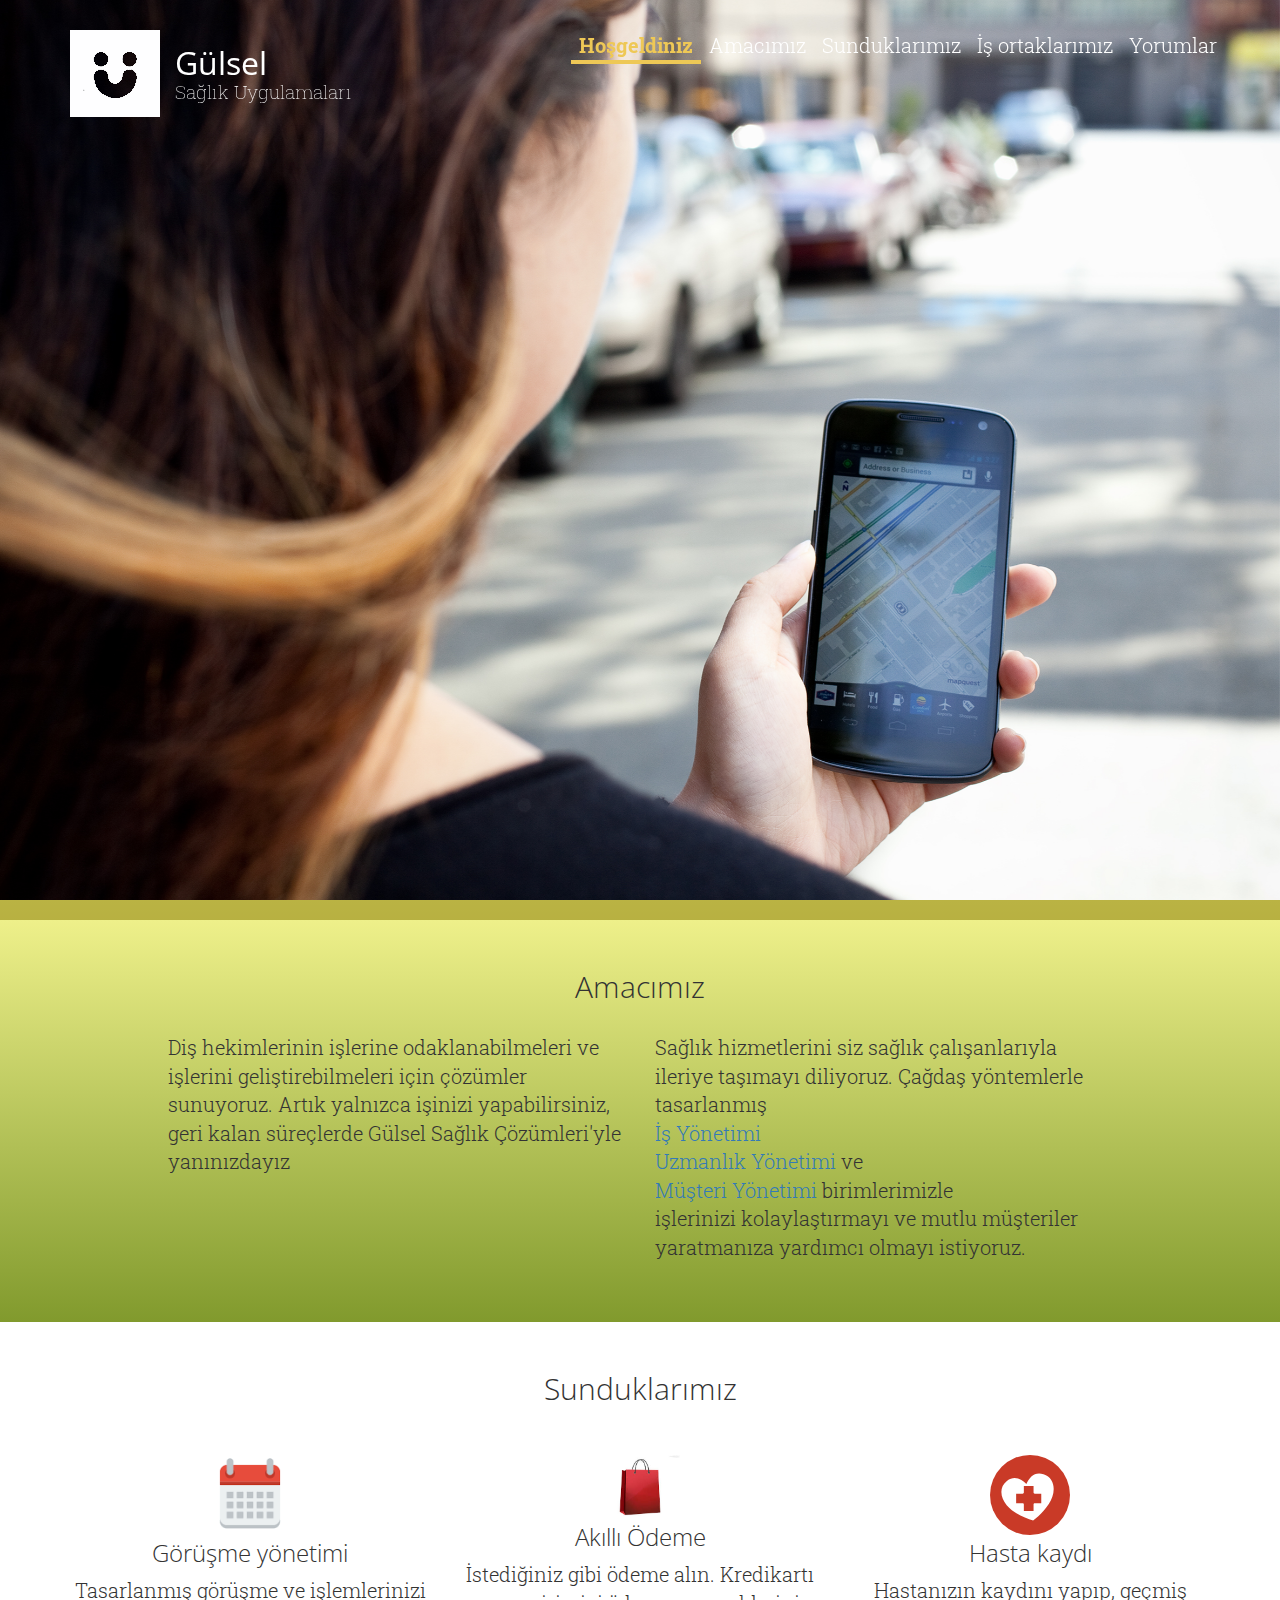
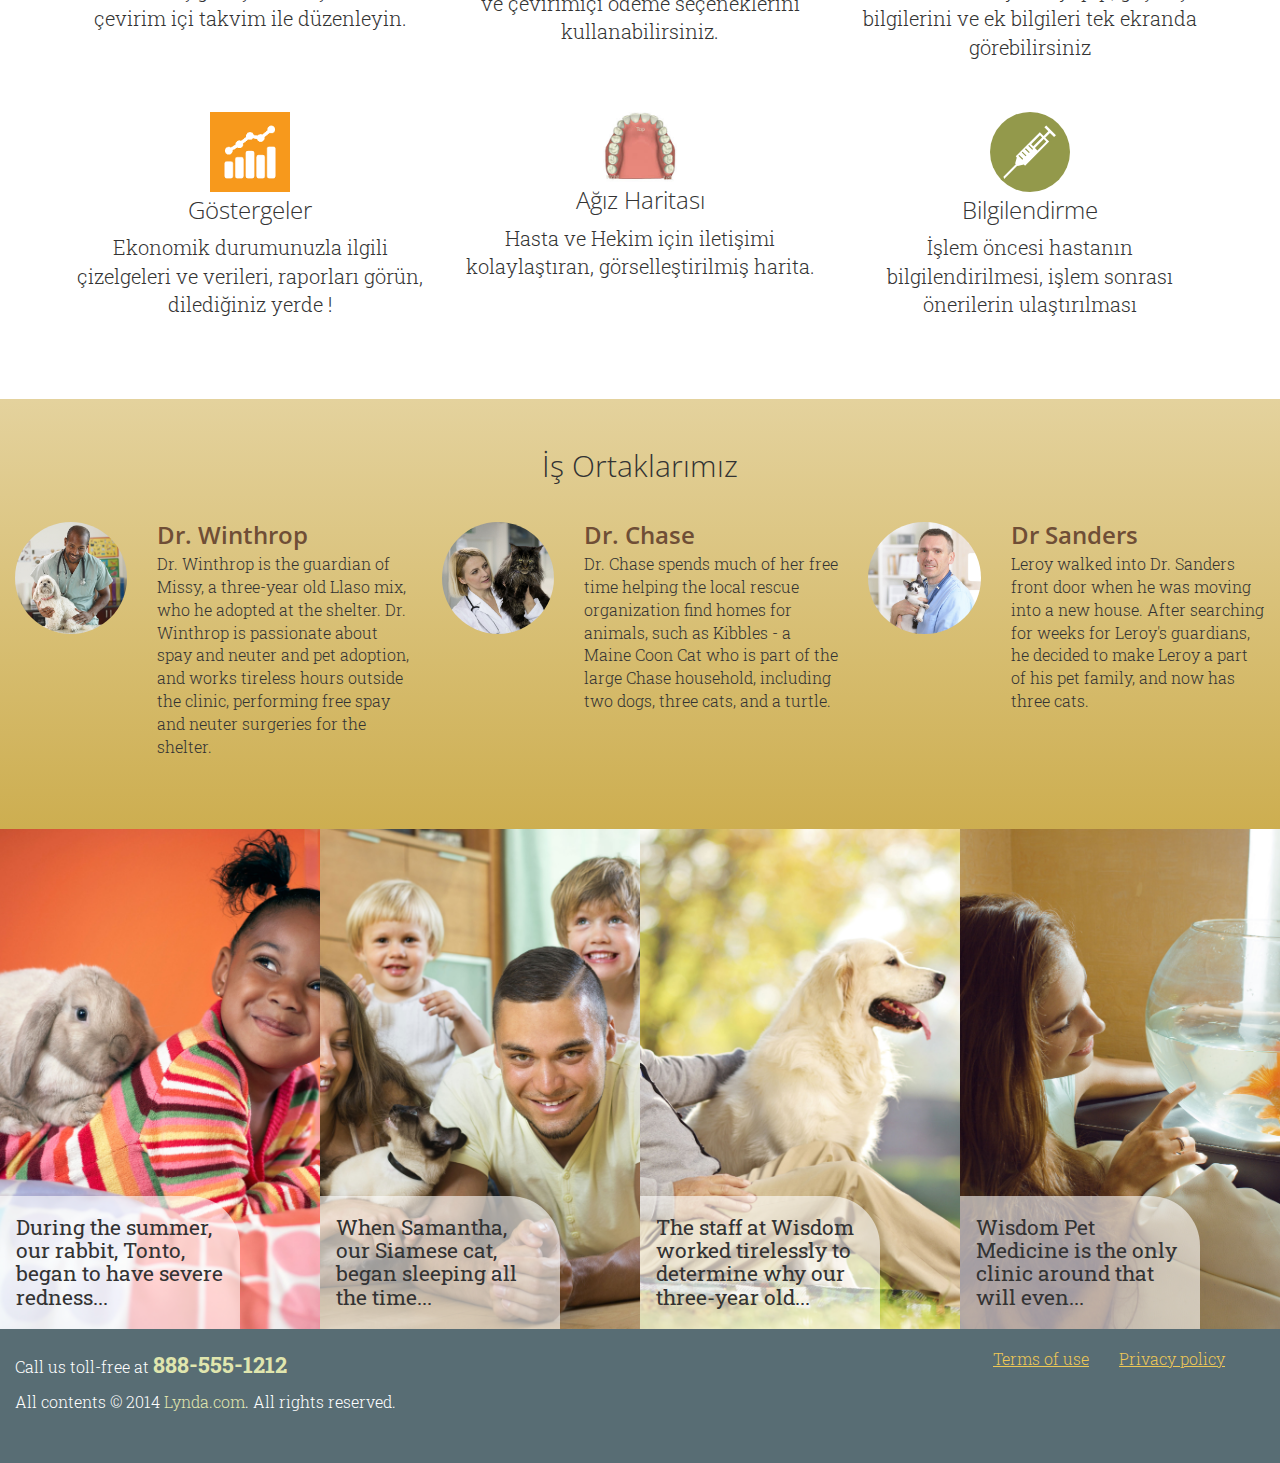
==== index.html @ 6ae7b5be "Giriş sayfası" ====
<!DOCTYPE html>
<html lang="tr">

<head>
  <meta charset="UTF-8">
  <title>Gülsel Sağlık</title>
  <link rel="stylesheet" href="https://maxcdn.bootstrapcdn.com/bootstrap/3.3.1/css/bootstrap.min.css">
  <link rel="stylesheet" href="css/style.css">
  <script src="js/prefixfree.min.js"></script>
  <meta name="viewport" content="width=device-width, initial-scale=1">
</head>

<body>

<header>
  <nav class="navbar navbar-default navbar-fixed-top" role="navigation">
    <div class="container">
      <div class="navbar-header">
        <button type="button" class="navbar-toggle collapsed" data-toggle="collapse" data-target="#collapse">
          <span class="sr-only">Toggle navigation</span>
          <span class="icon-bar"></span>
          <span class="icon-bar"></span>
          <span class="icon-bar"></span>
        </button>
        <a class="navbar-brand" href="#featured"><h1>Gülsel <span class="subhead">Sağlık Uygulamaları</span></h1></a>
      </div><!-- navbar-header -->
      <div class="collapse navbar-collapse" id="collapse">
        <ul class="nav navbar-nav navbar-right">
             
          <li><a href="#featured">Hoşgeldiniz</a></li>
          <li><a href="#mission">Amacımız</a></li>
          <li><a href="#services">Sunduklarımız</a></li>
          <li><a href="#staff">İş ortaklarımız</a></li>
          <li><a href="#testimonials">Yorumlar</a></li>
        </ul>        
      </div><!-- collapse navbar-collapse -->
    </div><!-- container -->
  </nav>

  <div class="carousel fade" data-ride="carousel" id="featured">

    <ol class="carousel-indicators">
    </ol>

    <div class="carousel-inner fullheight">
      <div class="item"><img src="images/di%C5%9F%C3%A7i.jpg" alt="Lifestyle Photo"></div>
      <div class="item"><img src="images/ala%C3%A7at%C4%B1.jpg" alt="Mission"></div>
      <div class="item"><img src="images/konum.jpg" alt="Vaccinations"></div>
      <div class="item"><img src="images/telebakan.jpg" alt="Exotic Animals"></div> <div class="item"><img src="images/g%C3%BCleny%C3%BCz.jpg" alt="Exotic Animals"></div>     
    </div><!-- carousel-inner -->

    <a class="left carousel-control" href="#featured" role="button" data-slide="prev">
      <span class="glyphicon glyphicon-chevron-left"></span>
    </a>
    <a class="right carousel-control" href="#featured" role="button" data-slide="next">
      <span class="glyphicon glyphicon-chevron-right"></span>
    </a>
  </div><!-- featured carousel -->
</header>

<div class="main">
  <div class="page" id="mission">
    <div class="content container">
      <h2>Amacımız</h2>      
      <div class="row">
        <p class="col-md-5 col-md-offset-1">Diş hekimlerinin işlerine odaklanabilmeleri ve işlerini geliştirebilmeleri için çözümler sunuyoruz. Artık yalnızca işinizi yapabilirsiniz, geri kalan süreçlerde Gülsel Sağlık Çözümleri'yle yanınızdayız </p>
          <p class="col-md-5"> Sağlık hizmetlerini siz sağlık çalışanlarıyla ileriye taşımayı diliyoruz. Çağdaş yöntemlerle tasarlanmış <br><a href="#services">İş Yönetimi</a><br> <a href="#services">Uzmanlık Yönetimi </a> ve <br><a href="#services"> Müşteri Yönetimi</a> birimlerimizle<br> işlerinizi kolaylaştırmayı ve mutlu müşteriler yaratmanıza yardımcı olmayı istiyoruz.</p>
      </div><!-- row -->
    </div><!-- content container -->
  </div><!-- mission page -->

  <div class="page" id="services">
    <div class="content container">
      <h2>Sunduklarımız</h2>
      <div class="row">
        <article class="service col-md-4 col-sm-6 col-xs-12">
          <img class="icon" src="images/kuntizme.png" alt="Icon">
          <h3>Görüşme yönetimi</h3>
          <p>Tasarlanmış görüşme ve işlemlerinizi çevirim içi takvim ile düzenleyin.</p>
        </article>

        <article class="service col-md-4 col-sm-6 col-xs-12">
          <img class="icon" src="images/odemeeee.jpg" alt="Icon">
          <h3>Akıllı Ödeme</h3>
          <p>İstediğiniz gibi ödeme alın. Kredikartı ve çevirimiçi ödeme seçeneklerini kullanabilirsiniz.</p>
        </article>

        <article class="service col-md-4 col-sm-6 col-xs-12">
          <img class="icon" src="images/icon-health.svg" alt="Icon">
          <h3>Hasta kaydı</h3>
          <p>Hastanızın kaydını yapıp, geçmiş bilgilerini ve ek bilgileri tek ekranda görebilirsiniz </p>
        </article>

        <article class="service col-md-4 col-sm-6 col-xs-12">
          <img class="icon" src="images/cozumleme.png" alt="Icon">
          <h3>Göstergeler</h3>
          <p>Ekonomik durumunuzla ilgili  çizelgeleri ve verileri, raporları görün, dilediğiniz yerde ! </p>
        </article>

        <article class="service col-md-4 col-sm-6 col-xs-12">
          <img class="icon" src="images/harita.jpg" alt="Icon">
          <h3>Ağız Haritası</h3>
          <p>Hasta ve Hekim için iletişimi kolaylaştıran, görselleştirilmiş harita. </p>
        </article>

        <article class="service col-md-4 col-sm-6 col-xs-12">
          <img class="icon" src="images/icon-vaccinations.svg" alt="Icon">
          <h3>Bilgilendirme</h3>
          <p>İşlem öncesi hastanın bilgilendirilmesi, işlem sonrası önerilerin ulaştırılması</p>
        </article>   
      </div><!-- row -->   
    </div><!-- content container -->
  </div><!-- services page -->

  <div class="page" id="staff">
    <div class="container-fluid">
      <h2 id="ourstaff">İş Ortaklarımız</h2>
      <div class="row">

        <div class="doctor col-lg-4">
          <div class="row">
            <div class="photo col-xs-6 col-xs-offset-3 col-sm-3 col-sm-offset-1 col-md-2 col-md-offset-2 col-lg-4 col-lg-offset-0">
              <img class="img-circle" src="images/doctor-winthrop.jpg" alt="Photo of Dr Sanders">
            </div><!-- photo -->
            <div class="info col-xs-8 col-xs-offset-2 col-sm-7 col-sm-offset-0 col-md-6 col-lg-8">
              <h3>Dr. Winthrop</h3>
              <p>Dr. Winthrop is the guardian of Missy, a three-year old Llaso mix, who he adopted at the shelter. Dr. Winthrop is passionate about spay and neuter and pet adoption, and works tireless hours outside the clinic, performing free spay and neuter surgeries for the shelter.</p>
            </div><!-- info -->
          </div> <!-- inner row -->
        </div> <!-- doctor -->

        <div class="doctor col-lg-4">
          <div class="row">
            <div class="photo col-xs-6 col-xs-offset-3 col-sm-3 col-sm-offset-1 col-md-2 col-md-offset-2 col-lg-4 col-lg-offset-0">
              <img class="img-circle" src="images/doctor-chase.jpg"  alt="Photo of Dr Sanders">
            </div><!-- photo -->
            <div class="info col-xs-8 col-xs-offset-2 col-sm-7 col-sm-offset-0 col-md-6 col-lg-8">
              <h3>Dr. Chase</h3>
              <p>Dr. Chase spends much of her free time helping the local rescue organization find homes for animals, such as Kibbles - a Maine Coon Cat who is part of the large Chase household, including two dogs, three cats, and a turtle.</p>
            </div><!-- info -->
          </div> <!-- inner row -->
        </div> <!-- doctor -->

        <div class="doctor col-lg-4">
          <div class="row">
            <div class="photo col-xs-6 col-xs-offset-3 col-sm-3 col-sm-offset-1 col-md-2 col-md-offset-2 col-lg-4 col-lg-offset-0">
              <img class="img-circle" src="images/doctor-sanders.jpg" alt="Photo of Dr Sanders">
            </div><!-- photo -->
            <div class="info col-xs-8 col-xs-offset-2 col-sm-7 col-sm-offset-0 col-md-6 col-lg-8">
              <h3>Dr Sanders</h3>
             <p>Leroy walked into Dr. Sanders front door when he was moving into a new house. After searching for weeks for Leroy's guardians, he decided to make Leroy a part of his pet family, and now has three cats.</p>
            </div><!-- info -->
          </div> <!-- inner row -->
        </div> <!-- doctor -->


      </div><!-- outer row -->
    </div><!-- container -->
  </div><!-- staff page -->

  <div class="page" id="testimonials">
    <div class="container-fluid">
      <h2>Testimonials</h2>
      <div class="row">
        <blockquote class="col-md-6 col-lg-3" id="janeh">
          <div class="quote">
            <span class="intro">During the summer, our rabbit, Tonto, began to have severe redness</span>
            <span class="more"> and itching on his belly and feet. Through diagnostic testing, we learned that Tonto is severely allergic to over a dozens kinds of grass pollens. We've now been doing allergy injections for several months, and his itching and redness have nearly gone away. I'm very thankful to the veterinarians and staff at Wisdom for the excellent care Tonto received, and for nipping his allergies in the bud, so to speak.</span>
            <span class="customer">Jane H.</span>
          </div>
        </blockquote>

        <blockquote class="col-md-6 col-lg-3" id="mcphersons">
          <div class="quote">
            <span class="intro">When Samantha, our Siamese cat, began sleeping all the time</span>
            <span class="more">and urinating excessively, we brought her to see the specialists at Wisdom. After running a blood test, Dr. Winthrop confirmed what we all feared - Samantha was showing signs of diabetes. The doctor put us on a daily routine to provide Samantha insulin injections, and showed us how to administer the shots. We weren't sure we could do it, but the gang at Wisdom was very supportive and encouraging. Now, two years later, Samantha is still free from any complications of diabetes, and her blood sugar regularly tests normal. Thank you, Wisdom Pet Medicine!</span>
            <span class="customer">The McPhersons</span>
          </div>
        </blockquote>

        <blockquote class="col-md-6 col-lg-3" id="johnb">
          <div class="quote">
            <span class="intro">The staff at Wisdom worked tirelessly to determine why our three-year old</span>
            <span class="more">Golden Retriever, Roxie, started going into sudden kidney failure. They stabilized her and provided fluids until her kidneys were again functioning normally, but it was still a mystery as to what caused her health to decline so quickly. The vet noted our address on Roxie's chart, and asked if we lived on one of the orchards in the vicinity, and if Roxie had a habit of eating grapes off the vine. Our answer was "of course – she's a Retriever." That day we learned just how toxic grapes and raisins are to pets, and Roxie is no longer allowed to roam unattended in the orchard.</span>
            <span class="customer">John B</span>
          </div>
        </blockquote>

        <blockquote class="col-md-6 col-lg-3" id="lorraines">
          <div class="quote">
            <span class="intro">Wisdom Pet Medicine is the only clinic around that will even</span>
            <span class="more">book pet fish for appointments. When our 13-year old Comet goldfish, McAllister, turned from silvery white to an angry red, we called around, urgently trying to find a veterinarian who could help. Wisdom not only got us in the same day, but also was able to diagnose McAllister as having a severe case of septicemia. In order to kill the harmful bacteria in his blood, we had to use a dog antibiotic in his tank every day for a week, and in the end, McAllister was good as new. I still smile upon remembering Dr. Chase pulling out an old vet school textbook to calculate the correct antibiotic dose for a fish!</span>
            <span class="customer">Lorraine S</span>
          </div>
        </blockquote>          
      </div>
    </div><!-- container -->
  </div><!-- testimonials page -->
</div><!-- main -->

<footer>
  <div class="content container-fluid">
    <div class="row">
      <div class="col-sm-6">
        <p>Call us toll-free at <span class="phone">888-555-1212</span></p>
        <p>All contents &copy; 2014 <a href="http://lynda.com">Lynda.com</a>. All rights reserved.</p>    
      </div><!-- col-sm-6 -->
      <div class="col-sm-6">
        <nav class="navbar navbar-default" role="navigation">
          <ul class="nav navbar-nav navbar-right">
            <li><a href="#">Terms of use</a></li>
            <li><a href="#">Privacy policy</a></li>
          </ul>
        </nav>        
      </div><!-- col-sm-6 -->
    </div><!-- row -->
  </div><!-- content container -->
</footer>

<script src="https://ajax.googleapis.com/ajax/libs/jquery/1.11.1/jquery.min.js"></script>
<script src="https://maxcdn.bootstrapcdn.com/bootstrap/3.3.1/js/bootstrap.min.js"></script>
<script src="js/myscript.js"></script>
</body>
</html>
---- css/style.css ----
@import url(http://fonts.googleapis.com/css?family=Open+Sans:400,300,700,800|Roboto+Slab:400,100,300,700);

/**  Basic Page CSS **/
body{
  font-family: "Roboto Slab", sans-serif;
  font-weight: 300;
  font-size: 2em;
  position: relative;
}

h1, h2, h3, h4, h5, h6 {
  font-family: "Open Sans", sans-serif;
  font-weight: 100;
  margin: 0;
}

/**  Header Navigation **/

header .navbar {
  padding: 30px 0;
  transition: all .5s ease-out;
}

header .navbar-default {
  background-color: transparent;
  border: none;
}

header .navbar-default .navbar-nav a {
  color: white;
  padding: 5px 8px;
}

header .navbar-default .navbar-nav a:hover {
  color: #EEC856;
}

header .navbar-default .navbar-nav .active a {
  font-weight: 700;
  color: #EEC856;
  background: transparent;
  border-bottom: 4px solid #EEC856;
  text-shadow: none;
}

header .navbar-default .navbar-nav .active a:hover {
  color: #E15D5F;
  background: transparent;
  text-shadow: none;
}

/**  Navbar Brand **/

header .navbar-brand {
  background: url(../images/g%C3%B6r%C3%BCnmez%C3%BC.gif);
  background-repeat: no-repeat;
  background-position: 15px 0;
  height: auto;
}

header .navbar-brand h1 {
  color: white;
  margin: 0;
  font-size: 1.8em;
  font-weight: 400;
  padding-left: 105px;
}

header .navbar-brand span.subhead {
  display: block;
  font-family: "Roboto Slab", serif;
  font-size: .6em;
  font-weight: 100;
}

/**  Navbar Toggle **/
header .navbar-toggle {
  background-color: #279182;
}

header .navbar-default .navbar-toggle .icon-bar {
  background-color: white;
}

@media only screen
and (max-width: 768px) {
  header .navbar-collapse.in {
    background-color: rgba(0,0,0, .5);
  }
}

/**  nav inbody **/

header .inbody {
  background: rgba(104,73,49,.9);
}

header .navbar.inbody {
  padding-top: 0;
  padding-bottom: 0;
}

header .navbar.inbody .navbar-nav {
  padding-top: 10px;
}

header .inbody .navbar-brand {
  background-size: 43px;
  background-position: top left;
  margin-top: 5px;
  padding-bottom: 0;
  margin-left: 10px;
}

header .inbody .navbar-brand h1 {
  font-size: 1.1em;
  padding-left: 38px;
}

header .inbody .navbar-brand span.subhead {
  display: none;
}

/**  Carousel Fade **/

.carousel.fade {
  opacity: 1;
}

.carousel.fade .item {
  transition: opacity ease-out .7s;
  left: 0;
  opacity: 0;
  top: 0;
  position: absolute;
  width: 100%;
  display: block;
}

.carousel.fade .item:first-child {
  top: auto;
  opacity: 0;
  position: relative;
}

.carousel.fade .item.active {
  opacity: 1;
}

.carousel-control {
  opacity: 0;
}

.carousel-control.right,
.carousel-control.left {
  background-image: none;
}

#featured .item {
  background-size: cover;
  background-repeat: no-repeat;
  background-position: center center;
  width: 100%;
  height: 100%;
}


/**  Page **/
.page {
  padding: 50px 0;
}

.page h2 {
  text-align: center;
  margin-bottom: 30px;
}

/**  Page -- Mission **/
#mission {
  background-color: #E4D29D;
  background-image: linear-gradient(to bottom, #EEF08A, #819A2D);
  border-top: 20px solid rgba(238, 200, 86, .5);
}

/**  Page -- Services **/

.service {
  margin: 20px 0;
  text-align: center;
}

#services img.icon {
  display: block;
  width: 80px;
  margin: 0 auto;
  margin-bottom: 5px;
}

#services h3 {
  margin-bottom: 10px;
}

@media only screen 
and (min-width: 450px)
and (max-width: 768px) {
  .service p {
    padding: 0 20%;
  }
}

/**  Page -- Staff **/

#staff {
  background-color: #E4D29D;
  background-image: linear-gradient(to bottom, #E4D29D, #CDAE50);
}

.doctor {
  margin: 10px 0;
}

.doctor h3 {
  font-weight: 600;
  font-size: 1.2em;
  color: #6F4E36;
  padding-bottom: 5px;
}

.doctor p {
  font-size: .8em;
}

.doctor img {
  width: 100%;
}

/**  Page -- Testimonials **/

#testimonials {
  padding: 0;
}

#testimonials h2 {
  display: none;
}

#testimonials blockquote {
  margin: 0;
  padding: 0;
  border-left: none;
  min-height: 500px;
  position: relative;
}

#testimonials blockquote .quote {
  background-color: rgba(255,255,255,.6);
  padding: 20px 5%;
  position: absolute;
  bottom: 0;
  width: 75%;
  font-weight: 400;
  border-radius: 0 50px 0 0;
}

#testimonials blockquote .quote:hover {
  background-color: rgba(239,240,196,.9);
}

#testimonials #janeh {
  background: url(../images/testimonial-janeh.jpg) no-repeat center center;
  background-size: cover;
}

#testimonials #johnb {
  background: url(../images/testimonial-johnb.jpg) no-repeat center center;
  background-size: cover;
}

#testimonials #mcphersons {
  background: url(../images/testimonial-mcphersons.jpg) no-repeat center center;
  background-size: cover;
}

#testimonials #lorraines {
  background: url(../images/testimonial-lorraines.jpg) no-repeat center center;
  background-size: cover;
}

#testimonials .quote {
  font-size: 1.2em;
  line-height: 110%;
  font-weight: 400;
}


#testimonials .quote .more, #testimonials .customer {
  opacity: 0;
  font-size: 0;
  line-height: 0;
  padding-top: 10px;
}


#testimonials .quote:hover .more {
  font-family: "Open Sans", sans-serif;
  font-weight: 100;
  display: block;
  opacity: 1;
  font-size: .8em;
  line-height: 120%;
}

#testimonials .quote:hover .customer {
  display: block;
  font-size: .7em;
  text-align: right;
}

#testimonials .quote .intro::after {
  content: '...';
}

#testimonials .quote:hover .intro::after {
  content: '';
}

/**  Footer **/

footer {
  background: #586D74;
  color: white;
  font-size: .8em;
  padding: 20px 0 40px 0;
}

footer a {
  color: #E0E6AE;
}

footer a:hover {
  color: #EEC856 !important;
}

footer .phone {
  font-size: 1.4em;
  font-weight: 700;
  color: #E0E6AE;
}

footer .navbar {
  margin-bottom: 0;
  min-height: 0;
}

footer .navbar-default {
  background-color: transparent;
  border: none;
  margin-right: 40px;
}

footer .navbar-nav>li a {
  padding-top: 0;
  padding-bottom: 0;
  text-decoration: underline;
  color: #EEC856 !important;
}
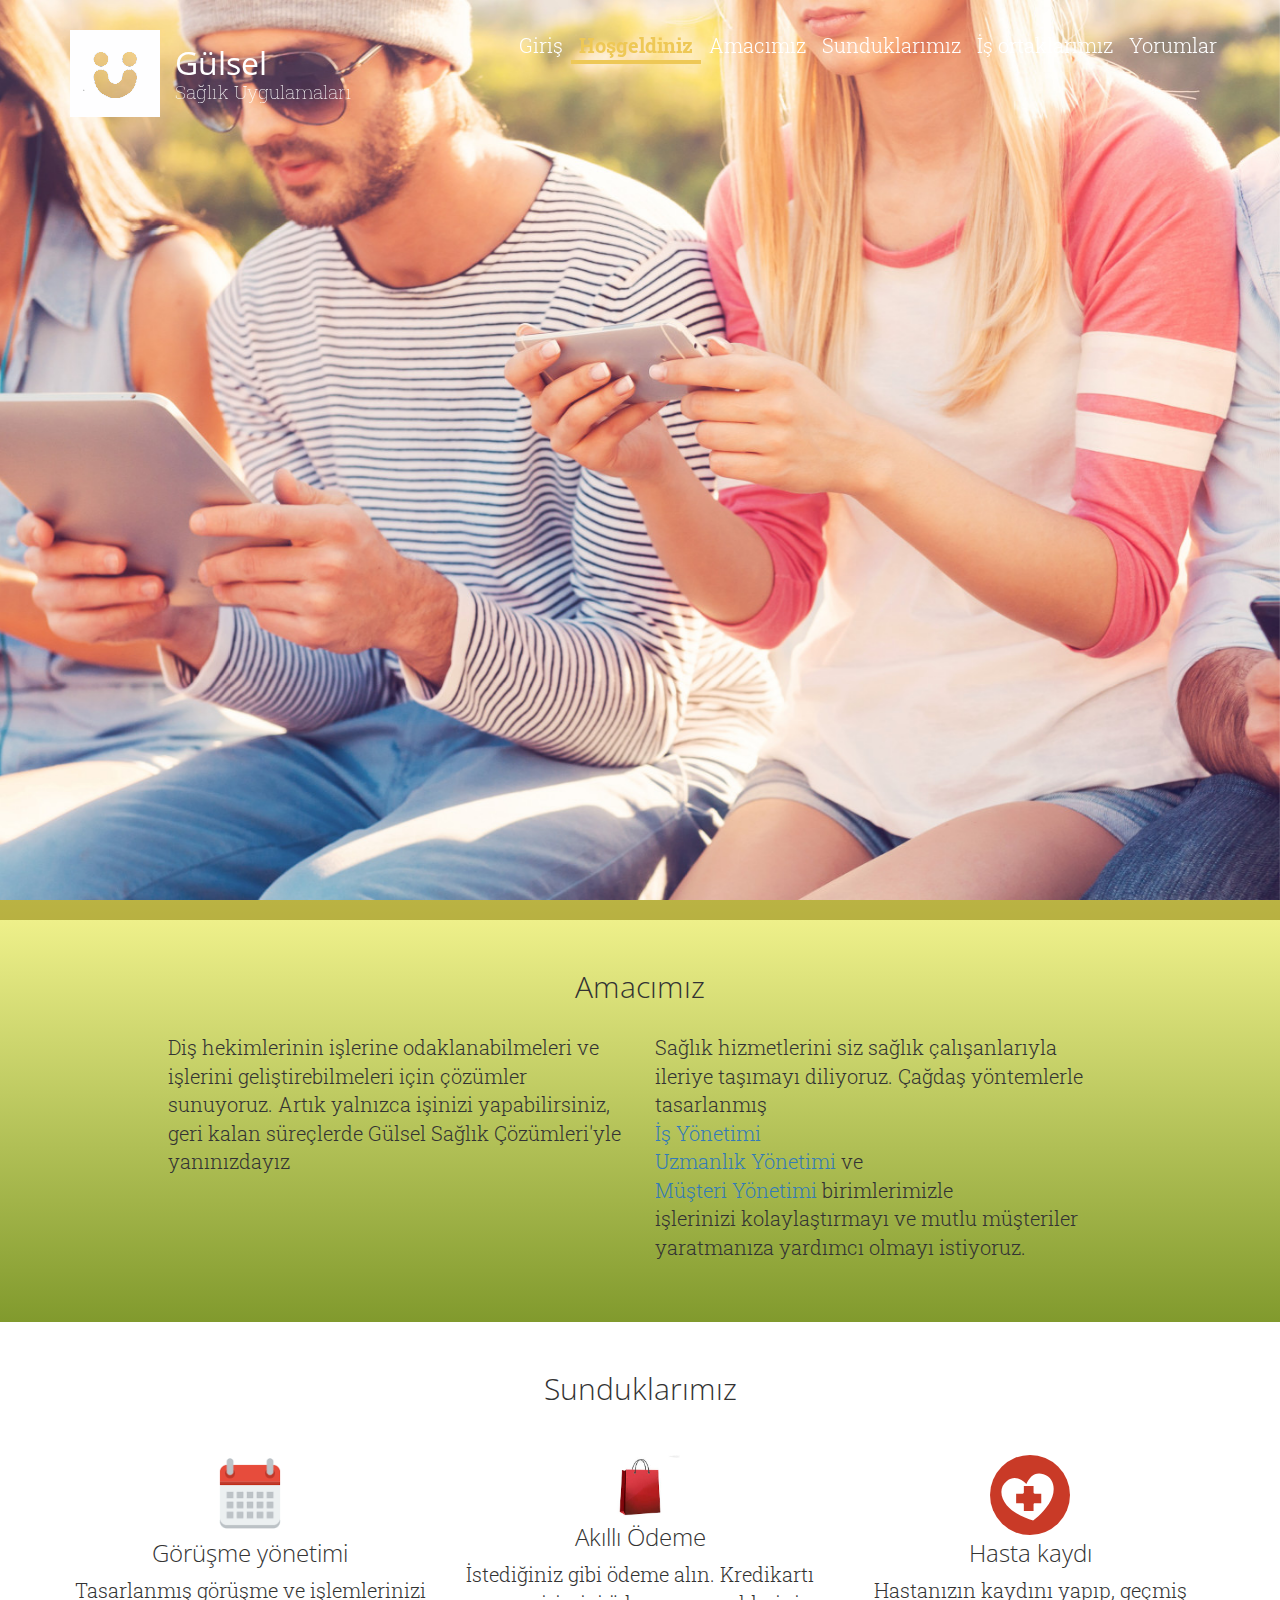
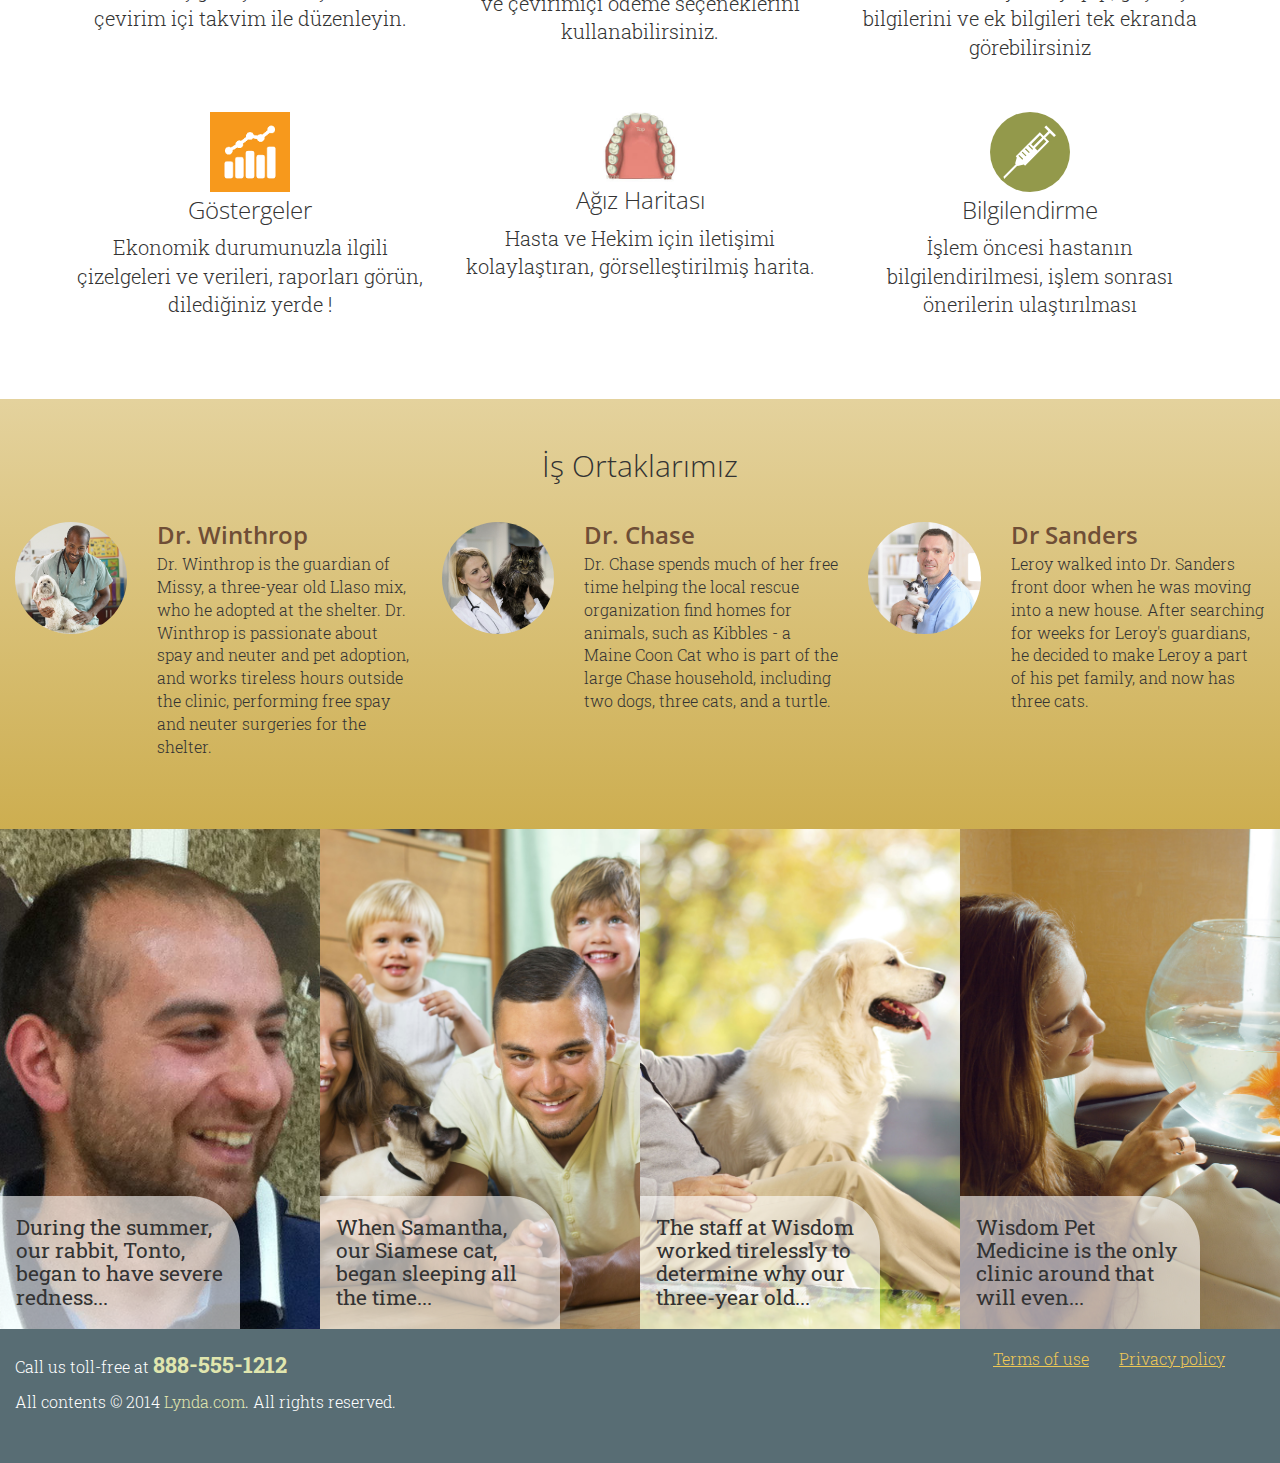
==== commit 5b81b087: "03.01.2017" ====
--- a/index.html
+++ b/index.html
@@ -26,7 +26,7 @@
       </div><!-- navbar-header -->
       <div class="collapse navbar-collapse" id="collapse">
         <ul class="nav navbar-nav navbar-right">
-             
+          <li><a href="deneme.php">Giriş</a></li>   
           <li><a href="#featured">Hoşgeldiniz</a></li>
           <li><a href="#mission">Amacımız</a></li>
           <li><a href="#services">Sunduklarımız</a></li>
--- a/css/style.css
+++ b/css/style.css
@@ -267,7 +267,7 @@
 }
 
 #testimonials #janeh {
-  background: url(../images/testimonial-janeh.jpg) no-repeat center center;
+  background: url(../images/can_aydin.jpg) no-repeat center center;
   background-size: cover;
 }
 
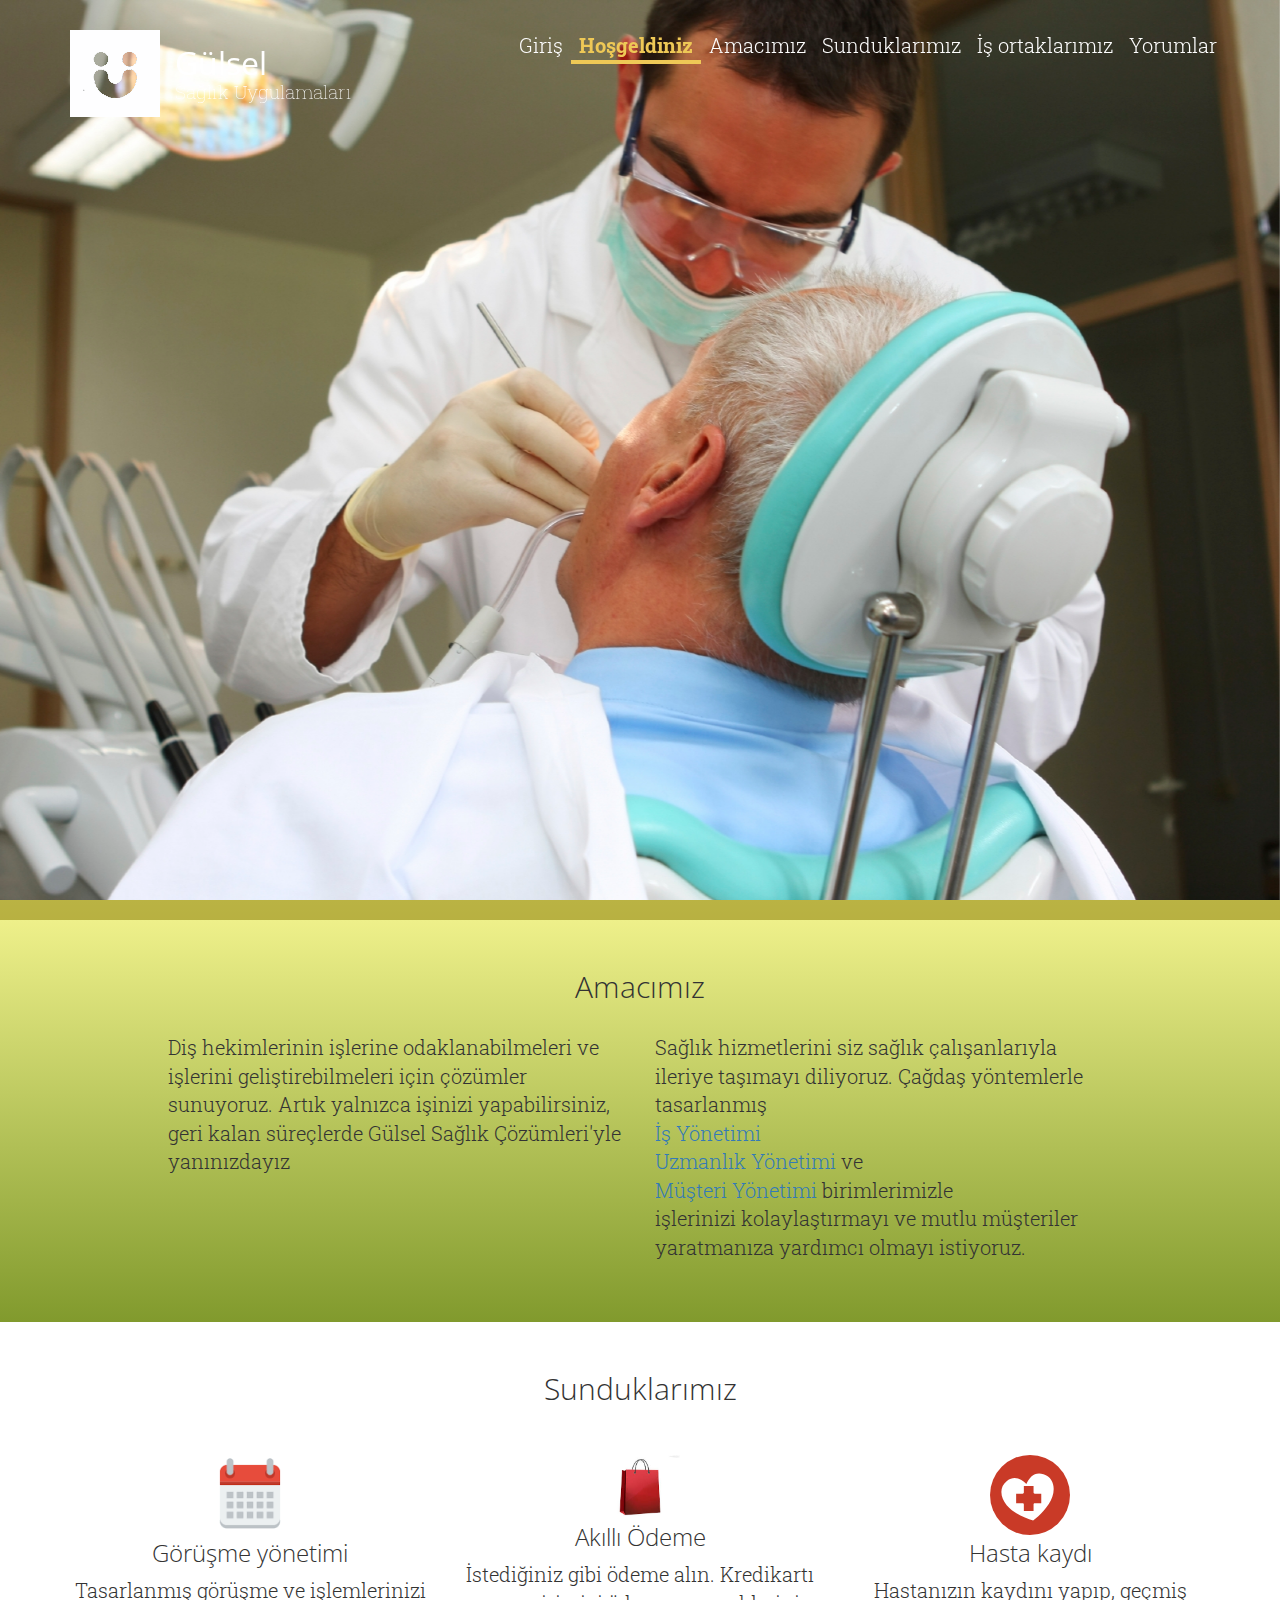
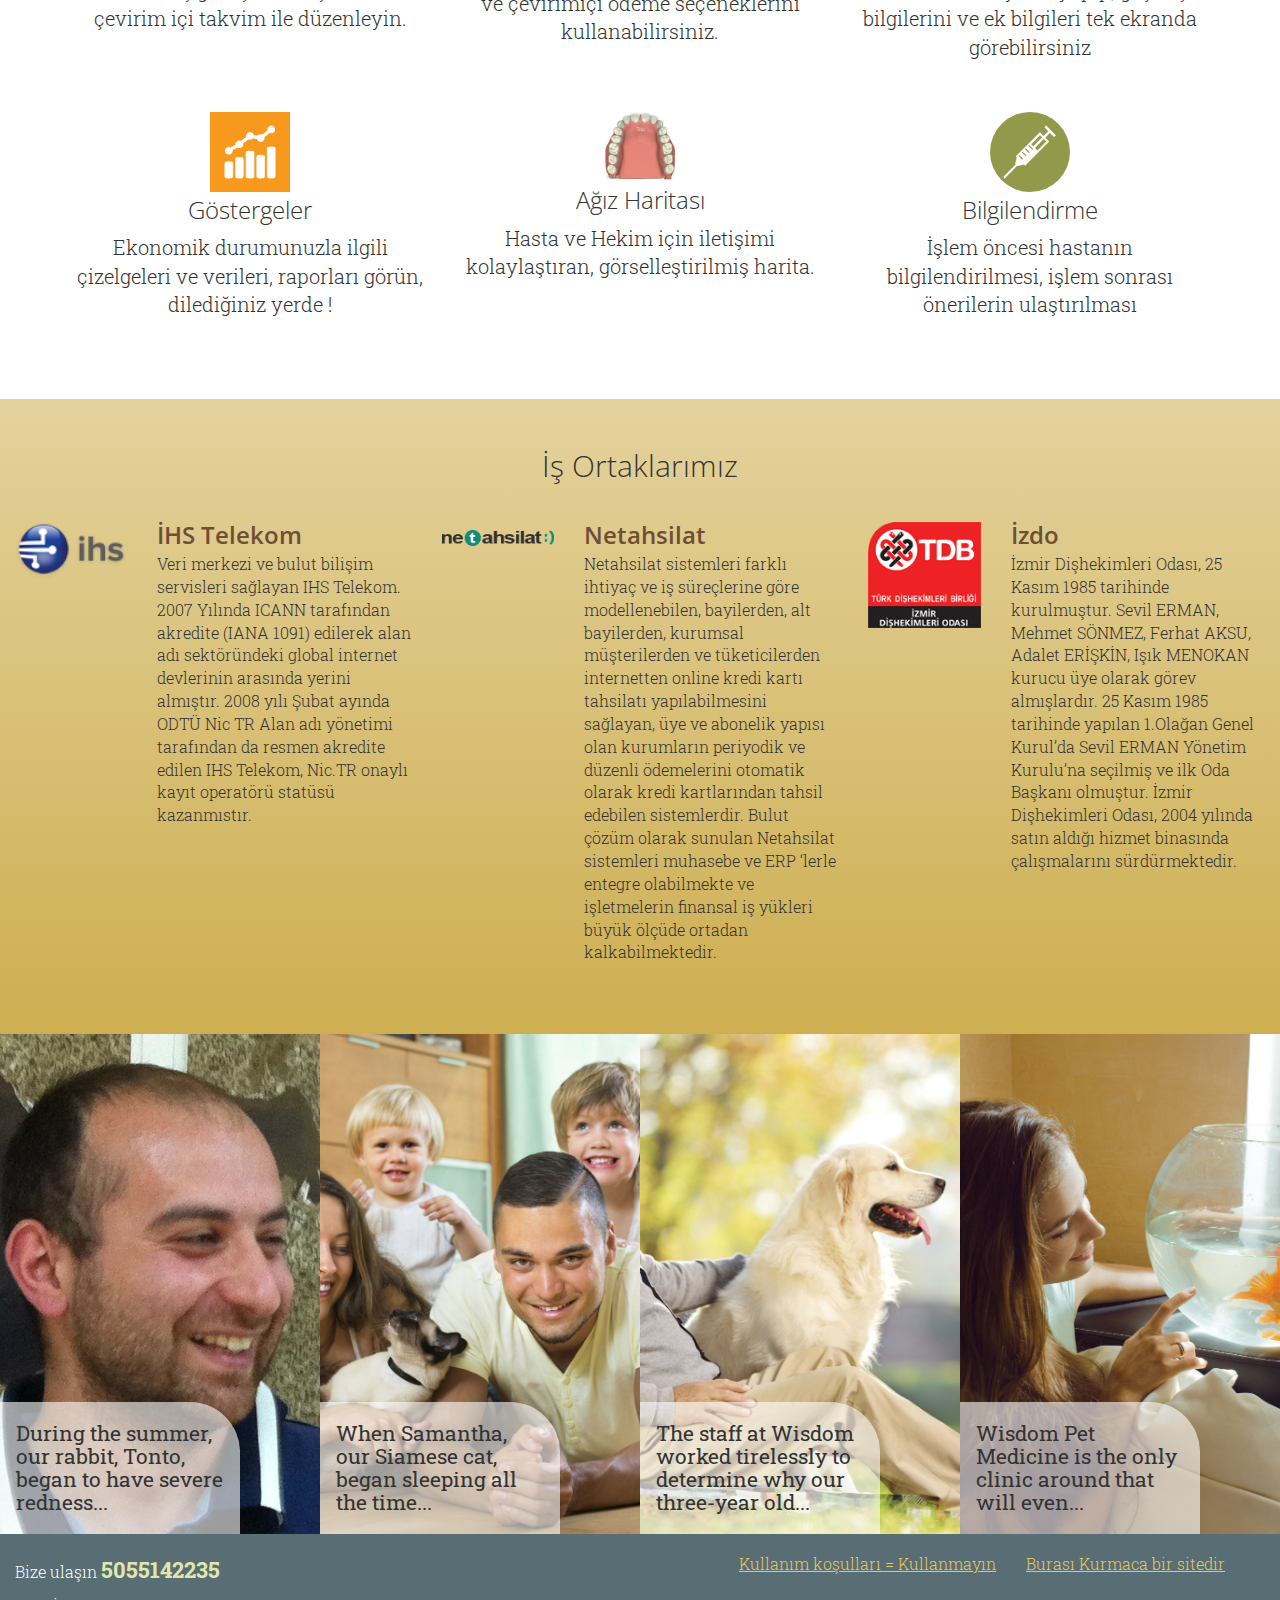
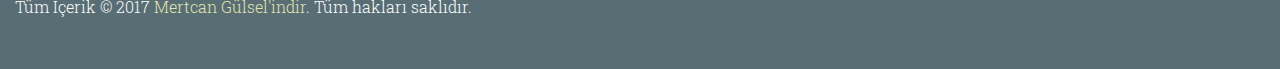
==== commit 16bb2248: "Bağlantılar," ====
--- a/index.html
+++ b/index.html
@@ -120,11 +120,11 @@
         <div class="doctor col-lg-4">
           <div class="row">
             <div class="photo col-xs-6 col-xs-offset-3 col-sm-3 col-sm-offset-1 col-md-2 col-md-offset-2 col-lg-4 col-lg-offset-0">
-              <img class="img-circle" src="images/doctor-winthrop.jpg" alt="Photo of Dr Sanders">
+              <img class="img" src="images/ihs_logo.png" alt="IHS logo">
             </div><!-- photo -->
             <div class="info col-xs-8 col-xs-offset-2 col-sm-7 col-sm-offset-0 col-md-6 col-lg-8">
-              <h3>Dr. Winthrop</h3>
-              <p>Dr. Winthrop is the guardian of Missy, a three-year old Llaso mix, who he adopted at the shelter. Dr. Winthrop is passionate about spay and neuter and pet adoption, and works tireless hours outside the clinic, performing free spay and neuter surgeries for the shelter.</p>
+              <h3>İHS Telekom</h3>
+              <p>Veri merkezi ve bulut bilişim servisleri sağlayan IHS Telekom. 2007 Yılında ICANN tarafından akredite (IANA 1091) edilerek alan adı sektöründeki global internet devlerinin arasında yerini almıştır. 2008 yılı Şubat ayında ODTÜ Nic TR Alan adı yönetimi tarafından da resmen akredite edilen IHS Telekom, Nic.TR onaylı kayıt operatörü statüsü kazanmıstır.</p>
             </div><!-- info -->
           </div> <!-- inner row -->
         </div> <!-- doctor -->
@@ -132,11 +132,12 @@
         <div class="doctor col-lg-4">
           <div class="row">
             <div class="photo col-xs-6 col-xs-offset-3 col-sm-3 col-sm-offset-1 col-md-2 col-md-offset-2 col-lg-4 col-lg-offset-0">
-              <img class="img-circle" src="images/doctor-chase.jpg"  alt="Photo of Dr Sanders">
+              <img class="img" src="images/NetahsilatFooterLogo.png"  alt="Netahsilat Logo">
             </div><!-- photo -->
             <div class="info col-xs-8 col-xs-offset-2 col-sm-7 col-sm-offset-0 col-md-6 col-lg-8">
-              <h3>Dr. Chase</h3>
-              <p>Dr. Chase spends much of her free time helping the local rescue organization find homes for animals, such as Kibbles - a Maine Coon Cat who is part of the large Chase household, including two dogs, three cats, and a turtle.</p>
+              <h3>Netahsilat</h3>
+              <p>Netahsilat sistemleri farklı ihtiyaç ve iş süreçlerine göre modellenebilen, bayilerden, alt bayilerden, kurumsal müşterilerden ve tüketicilerden internetten online kredi kartı tahsilatı yapılabilmesini sağlayan, üye ve abonelik yapısı olan kurumların periyodik ve düzenli ödemelerini otomatik olarak kredi kartlarından tahsil edebilen sistemlerdir.
+                  Bulut çözüm olarak sunulan Netahsilat sistemleri muhasebe ve ERP ‘lerle entegre olabilmekte ve işletmelerin finansal iş yükleri büyük ölçüde ortadan kalkabilmektedir.</p>
             </div><!-- info -->
           </div> <!-- inner row -->
         </div> <!-- doctor -->
@@ -144,11 +145,12 @@
         <div class="doctor col-lg-4">
           <div class="row">
             <div class="photo col-xs-6 col-xs-offset-3 col-sm-3 col-sm-offset-1 col-md-2 col-md-offset-2 col-lg-4 col-lg-offset-0">
-              <img class="img-circle" src="images/doctor-sanders.jpg" alt="Photo of Dr Sanders">
+              <img class="img" src="images/izdo-logo.png" alt="İzdo logo">
             </div><!-- photo -->
             <div class="info col-xs-8 col-xs-offset-2 col-sm-7 col-sm-offset-0 col-md-6 col-lg-8">
-              <h3>Dr Sanders</h3>
-             <p>Leroy walked into Dr. Sanders front door when he was moving into a new house. After searching for weeks for Leroy's guardians, he decided to make Leroy a part of his pet family, and now has three cats.</p>
+              <h3>İzdo</h3>
+             <p> İzmir Dişhekimleri Odası, 25 Kasım 1985 tarihinde kurulmuştur. Sevil ERMAN, Mehmet SÖNMEZ, Ferhat AKSU, Adalet ERİŞKİN, Işık MENOKAN kurucu üye olarak görev almışlardır. 25 Kasım 1985 tarihinde yapılan 1.Olağan Genel Kurul’da Sevil ERMAN Yönetim Kurulu’na seçilmiş ve ilk Oda Başkanı olmuştur.
+                 İzmir Dişhekimleri Odası, 2004 yılında satın aldığı hizmet binasında çalışmalarını sürdürmektedir.</p>
             </div><!-- info -->
           </div> <!-- inner row -->
         </div> <!-- doctor -->
@@ -202,14 +204,14 @@
   <div class="content container-fluid">
     <div class="row">
       <div class="col-sm-6">
-        <p>Call us toll-free at <span class="phone">888-555-1212</span></p>
-        <p>All contents &copy; 2014 <a href="http://lynda.com">Lynda.com</a>. All rights reserved.</p>    
+        <p>Bize ulaşın <span class="phone">5055142235</span></p>
+        <p>Tüm İçerik &copy; 2017 <a href="http://haydiyapalim.com/">Mertcan Gülsel'indir</a>. Tüm hakları saklıdır.</p>    
       </div><!-- col-sm-6 -->
       <div class="col-sm-6">
         <nav class="navbar navbar-default" role="navigation">
           <ul class="nav navbar-nav navbar-right">
-            <li><a href="#">Terms of use</a></li>
-            <li><a href="#">Privacy policy</a></li>
+            <li><a href="#">Kullanım koşulları = Kullanmayın</a></li>
+            <li><a href="#">Burası Kurmaca bir sitedir</a></li>
           </ul>
         </nav>        
       </div><!-- col-sm-6 -->
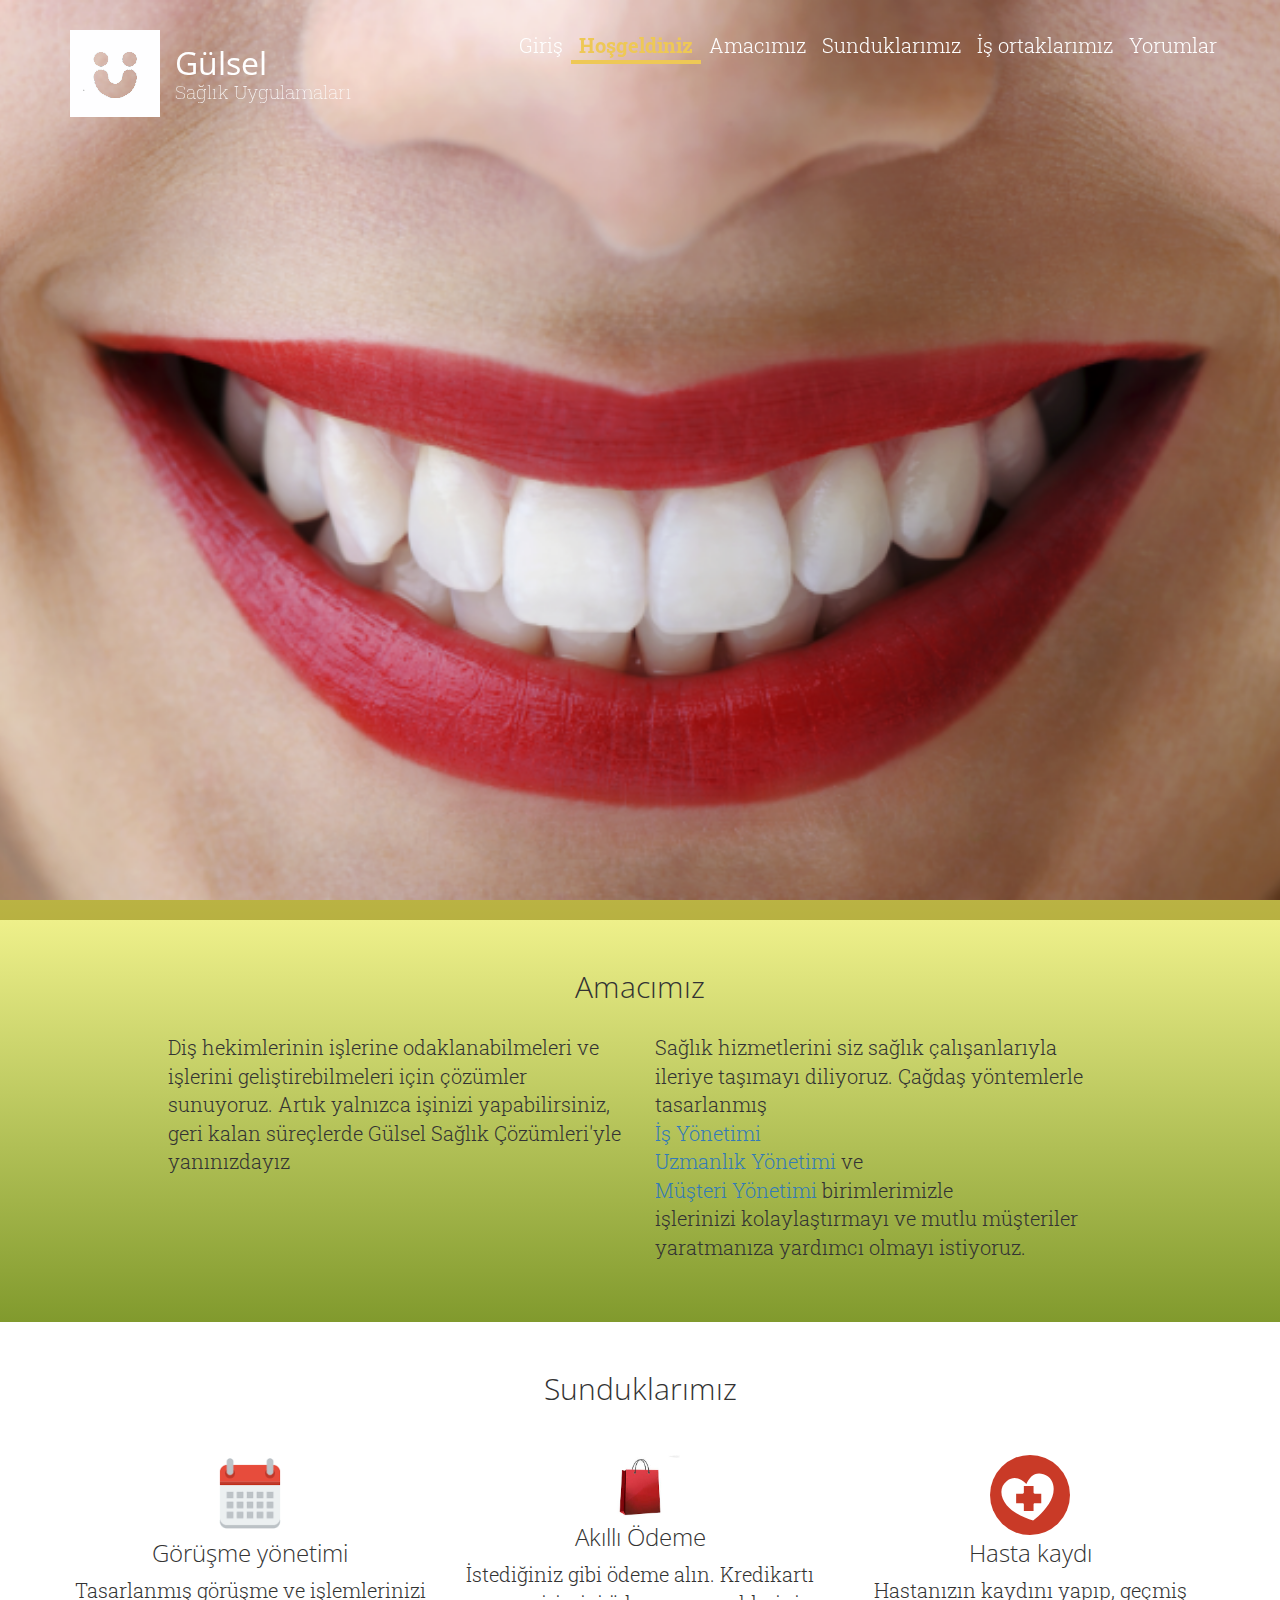
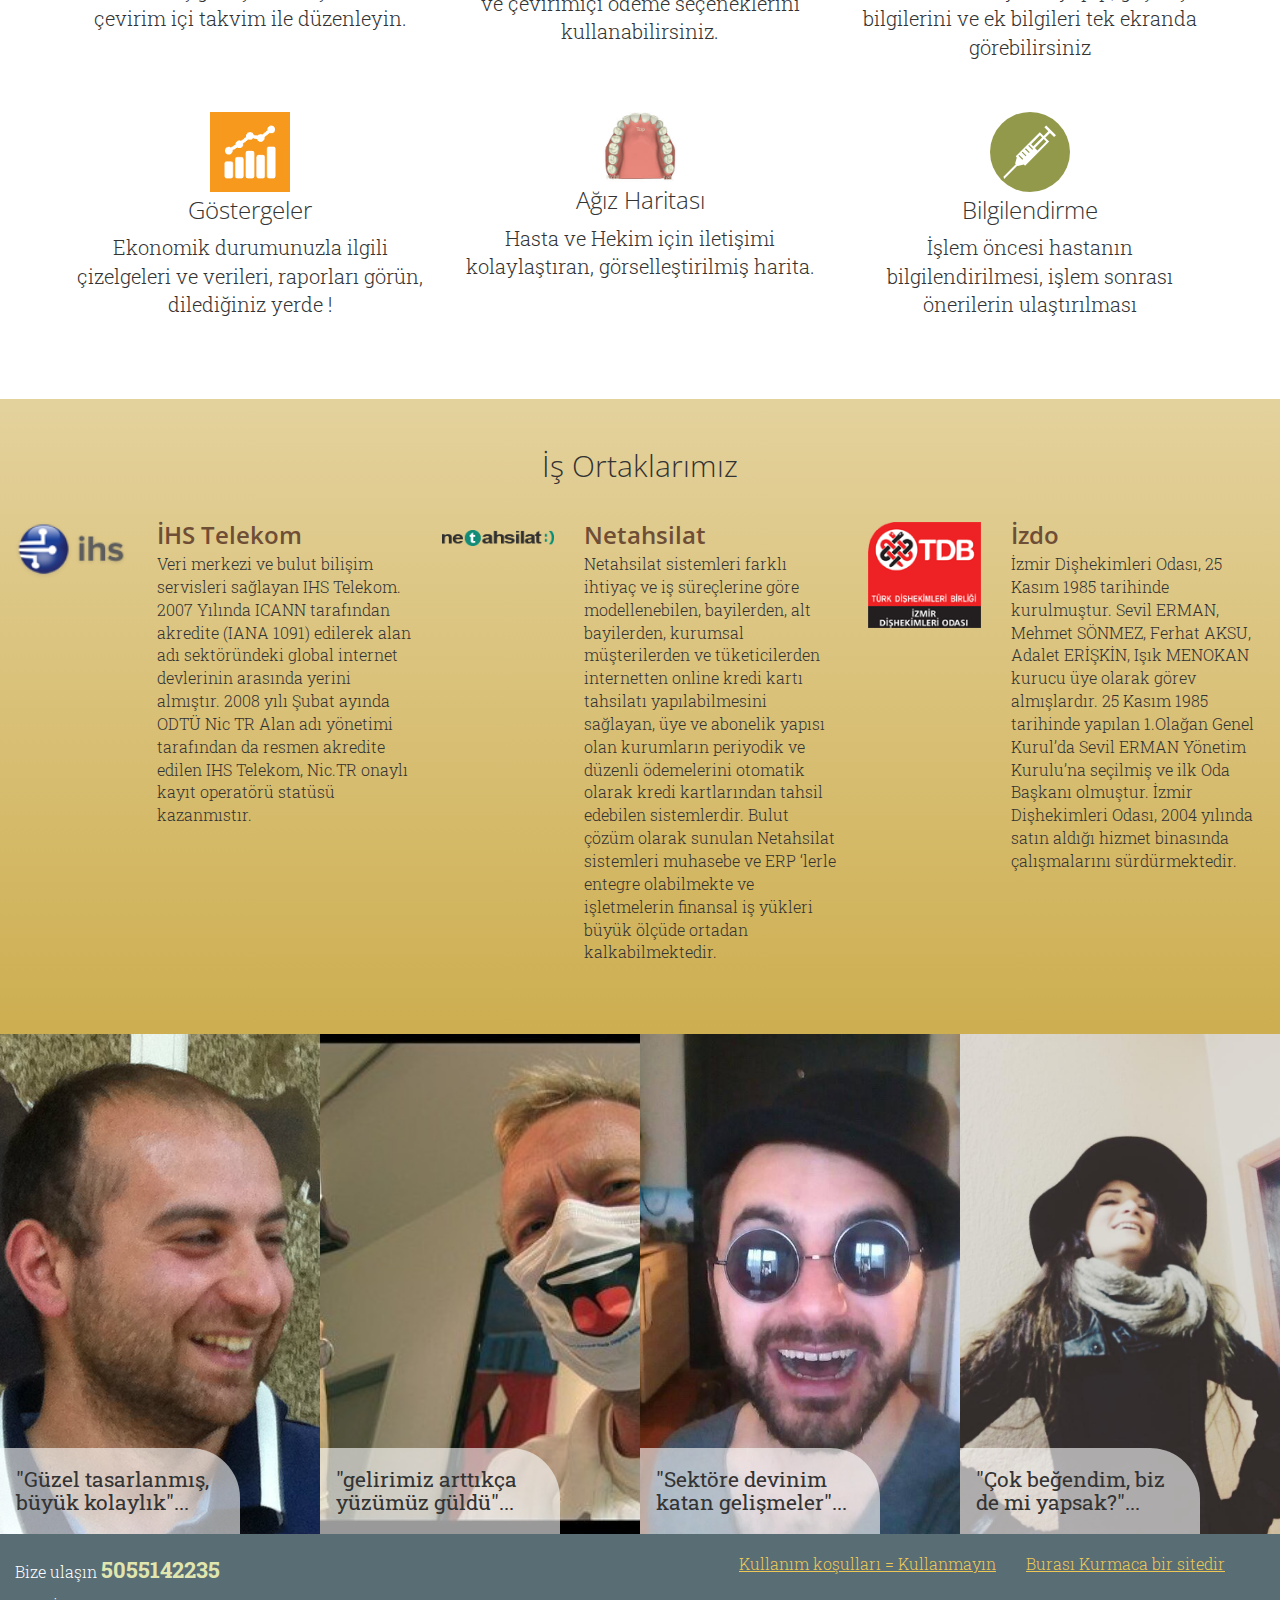
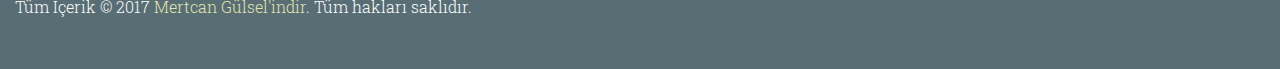
==== commit f4d7d3e0: "Yorumları düzenleme" ====
--- a/index.html
+++ b/index.html
@@ -166,33 +166,33 @@
       <div class="row">
         <blockquote class="col-md-6 col-lg-3" id="janeh">
           <div class="quote">
-            <span class="intro">During the summer, our rabbit, Tonto, began to have severe redness</span>
-            <span class="more"> and itching on his belly and feet. Through diagnostic testing, we learned that Tonto is severely allergic to over a dozens kinds of grass pollens. We've now been doing allergy injections for several months, and his itching and redness have nearly gone away. I'm very thankful to the veterinarians and staff at Wisdom for the excellent care Tonto received, and for nipping his allergies in the bud, so to speak.</span>
-            <span class="customer">Jane H.</span>
+            <span class="intro"> "Güzel tasarlanmış, büyük kolaylık"</span>
+            <span class="more"> Öncelikle ödemelerin internet üzerinden yapılabilmesi çok önemli, ben kendi deneyimimden çok memnun kaldım.Umarım bu tür hizmetler daha geniş anlamda uygulanabilir, böylelikte yaşamımızın her alanında böyle kolaylıklara rastlamaya başlarız. Can Aydın- Yrd. Doc. Dr. Eğitim çalışanı</span>
+            <span class="customer">Can Aydın- Yrd. Doc. Dr. Eğitim çalışanı</span>
           </div>
         </blockquote>
 
         <blockquote class="col-md-6 col-lg-3" id="mcphersons">
           <div class="quote">
-            <span class="intro">When Samantha, our Siamese cat, began sleeping all the time</span>
-            <span class="more">and urinating excessively, we brought her to see the specialists at Wisdom. After running a blood test, Dr. Winthrop confirmed what we all feared - Samantha was showing signs of diabetes. The doctor put us on a daily routine to provide Samantha insulin injections, and showed us how to administer the shots. We weren't sure we could do it, but the gang at Wisdom was very supportive and encouraging. Now, two years later, Samantha is still free from any complications of diabetes, and her blood sugar regularly tests normal. Thank you, Wisdom Pet Medicine!</span>
-            <span class="customer">The McPhersons</span>
+            <span class="intro"> "gelirimiz arttıkça yüzümüz güldü"</span>
+            <span class="more">İş yerindeki hekimliğin dışındaki işlerin düzenlenmesini ve çevirim içi sonuç belgelerine erişim sağlamamıza olanak veriyor, zamanımızı daha verimli kullanıyoruz. Ekonomk durumumuzu daha iyi görüyoruz. Mehmet Akın- Diş Hekimi</span>
+            <span class="customer">Mehmet Akın- Diş Hekimi</span>
           </div>
         </blockquote>
 
         <blockquote class="col-md-6 col-lg-3" id="johnb">
           <div class="quote">
-            <span class="intro">The staff at Wisdom worked tirelessly to determine why our three-year old</span>
-            <span class="more">Golden Retriever, Roxie, started going into sudden kidney failure. They stabilized her and provided fluids until her kidneys were again functioning normally, but it was still a mystery as to what caused her health to decline so quickly. The vet noted our address on Roxie's chart, and asked if we lived on one of the orchards in the vicinity, and if Roxie had a habit of eating grapes off the vine. Our answer was "of course – she's a Retriever." That day we learned just how toxic grapes and raisins are to pets, and Roxie is no longer allowed to roam unattended in the orchard.</span>
-            <span class="customer">John B</span>
+            <span class="intro"> "Sektöre devinim katan gelişmeler"</span>
+            <span class="more">Dişçi deneyimini sorunsuz hale getiriyor ayrıca bu tür geliştirmeleri tüm piyasa için olumlu buluyorum, çünkü ödeme çeşitliliği daha diri bir ekonomik ortam ve daha erişilebilir hizmetler sunulabilmesini sağlıyor. Mahmut Alkan- Yatırım Danışmanı</span>
+            <span class="customer">Mahmut Alkan- Yatırım Danışmanı</span>
           </div>
         </blockquote>
 
         <blockquote class="col-md-6 col-lg-3" id="lorraines">
           <div class="quote">
-            <span class="intro">Wisdom Pet Medicine is the only clinic around that will even</span>
-            <span class="more">book pet fish for appointments. When our 13-year old Comet goldfish, McAllister, turned from silvery white to an angry red, we called around, urgently trying to find a veterinarian who could help. Wisdom not only got us in the same day, but also was able to diagnose McAllister as having a severe case of septicemia. In order to kill the harmful bacteria in his blood, we had to use a dog antibiotic in his tank every day for a week, and in the end, McAllister was good as new. I still smile upon remembering Dr. Chase pulling out an old vet school textbook to calculate the correct antibiotic dose for a fish!</span>
-            <span class="customer">Lorraine S</span>
+            <span class="intro"> "Çok beğendim, biz de mi yapsak?"</span>
+            <span class="more">Diş polikliniğinin Görüşme zamanını anımsatmasını çok beğendim, önem veriyorlar hastalarına diye düşündüm, diş haritamı gördüm işlemleri yaptırmadan önce ne yapılacağını anladım, cepten ödemeyi yaptım çıktım. Evde yapmam gerekenleri anımsatan mail geldi ona da ayrı sevindim, güzel bir müşteri ilişkileri yönetimi. Gerçekten iyi. Türkan Betül Aşır- Lokanta işletmecisi</span>
+            <span class="customer">Türkan Betül Aşır- Lokanta işletmecisi</span>
           </div>
         </blockquote>          
       </div>
--- a/css/style.css
+++ b/css/style.css
@@ -272,17 +272,17 @@
 }
 
 #testimonials #johnb {
-  background: url(../images/testimonial-johnb.jpg) no-repeat center center;
+  background: url(../images/mahmut%20alkan.jpg) no-repeat center center;
   background-size: cover;
 }
 
 #testimonials #mcphersons {
-  background: url(../images/testimonial-mcphersons.jpg) no-repeat center center;
+  background: url(../images/mehmet%20ak%C4%B1n%20varsay%C4%B1msal%20ki%C5%9Fisi.jpg) no-repeat center center;
   background-size: cover;
 }
 
 #testimonials #lorraines {
-  background: url(../images/testimonial-lorraines.jpg) no-repeat center center;
+  background: url(../images/turkan.jpg) no-repeat center center;
   background-size: cover;
 }
 
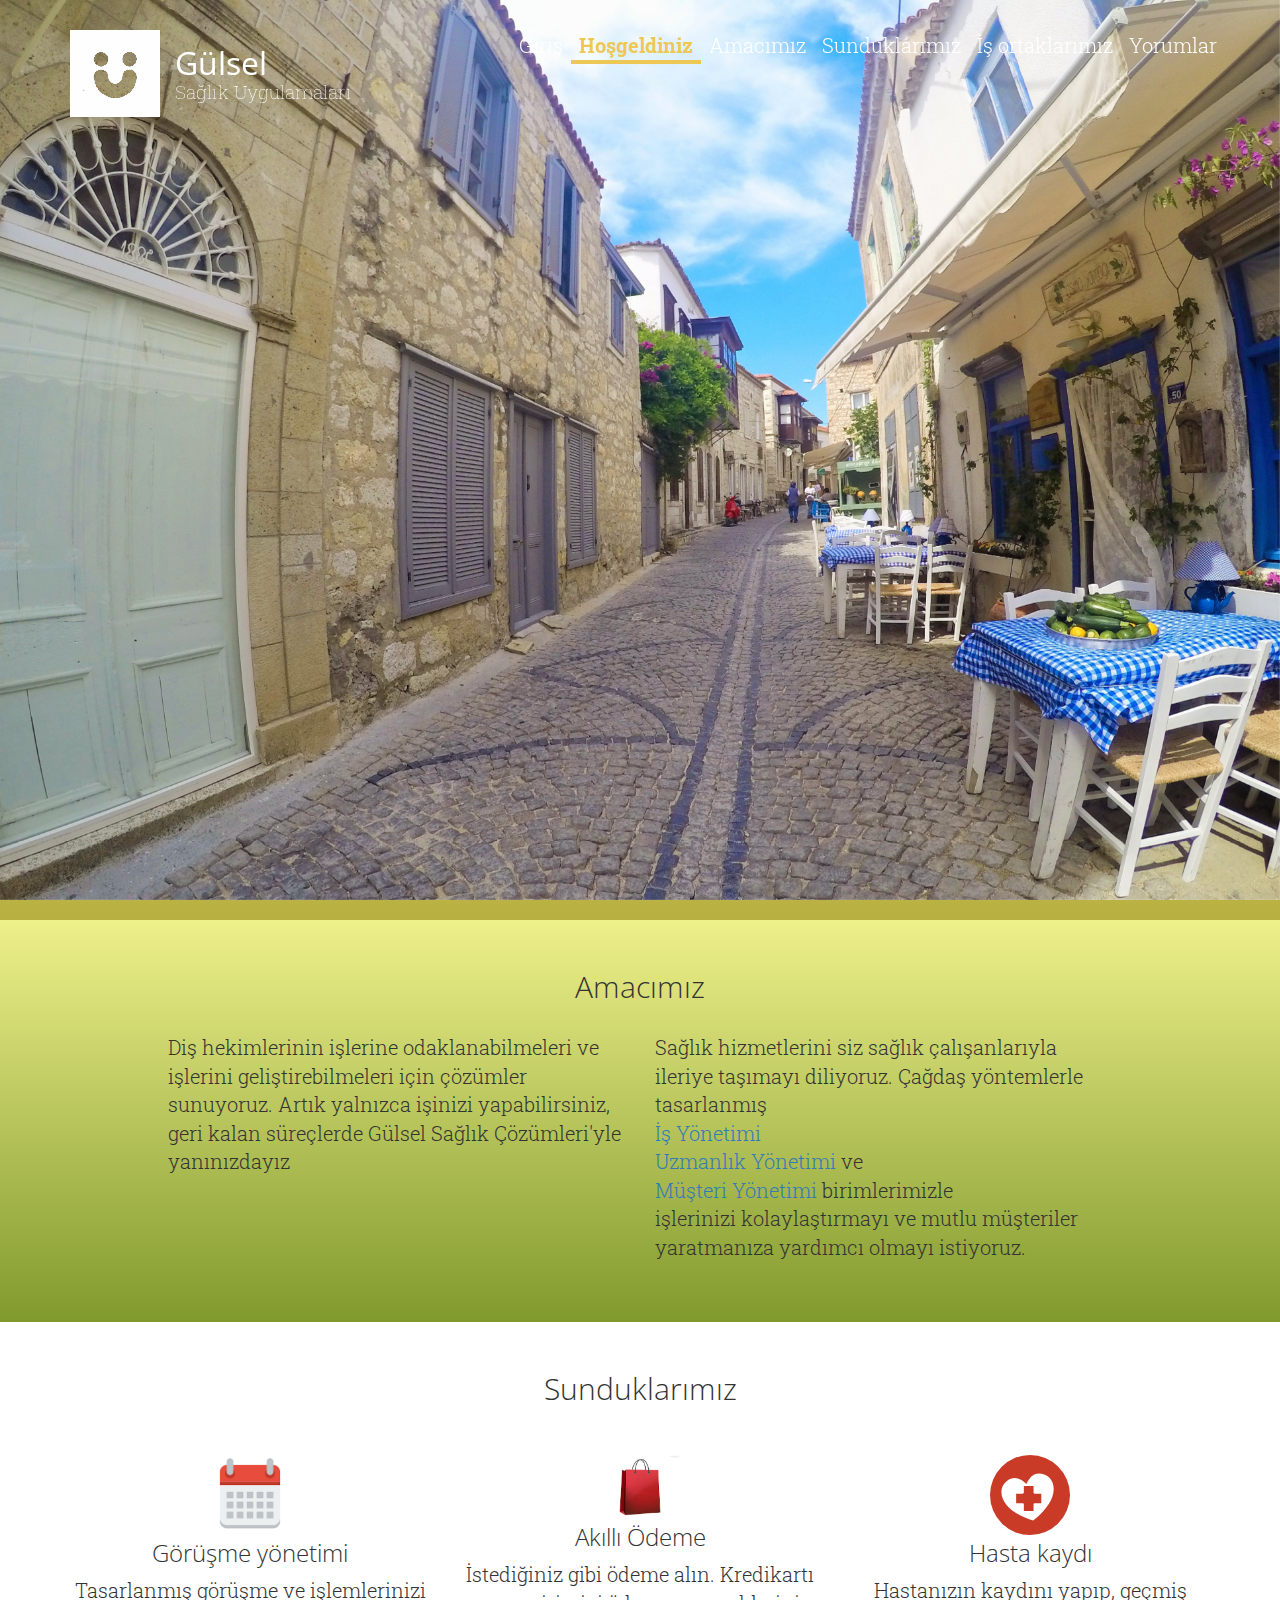
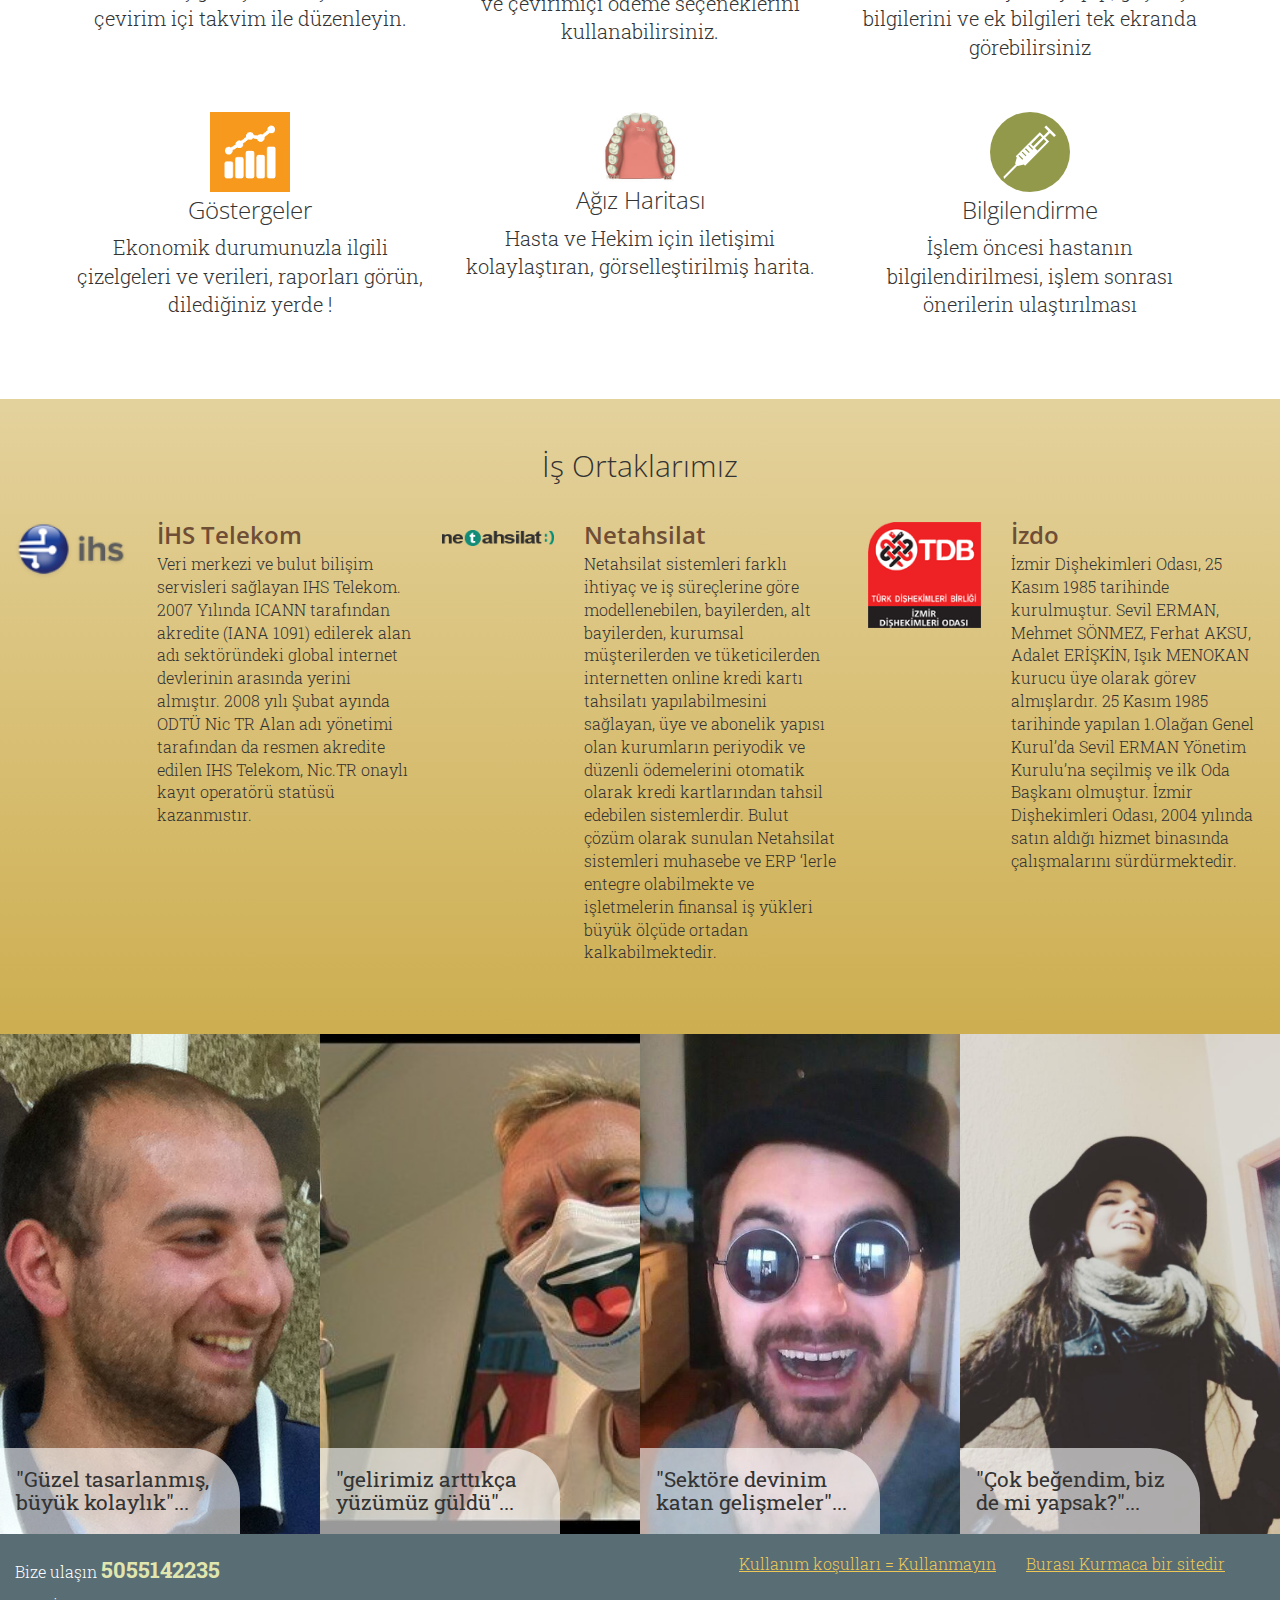
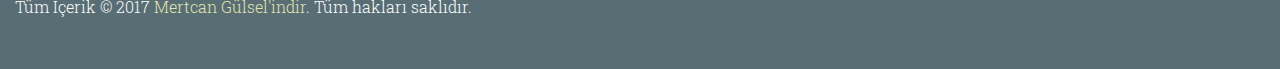
==== commit a8fea343: "düzeltme" ====
--- a/index.html
+++ b/index.html
@@ -183,7 +183,7 @@
         <blockquote class="col-md-6 col-lg-3" id="johnb">
           <div class="quote">
             <span class="intro"> "Sektöre devinim katan gelişmeler"</span>
-            <span class="more">Dişçi deneyimini sorunsuz hale getiriyor ayrıca bu tür geliştirmeleri tüm piyasa için olumlu buluyorum, çünkü ödeme çeşitliliği daha diri bir ekonomik ortam ve daha erişilebilir hizmetler sunulabilmesini sağlıyor. Mahmut Alkan- Yatırım Danışmanı</span>
+            <span class="more">Dişçi deneyimini sorunsuz hale getiriyor ayrıca bu tür gelişmeleri tüm sağlık sektörü için olumlu buluyorum, çünkü ödeme çeşitliliği daha diri bir ekonomik ortam ve daha erişilebilir hizmetler sunulabilmesini sağlıyor. Mahmut Alkan- Yatırım Danışmanı</span>
             <span class="customer">Mahmut Alkan- Yatırım Danışmanı</span>
           </div>
         </blockquote>
